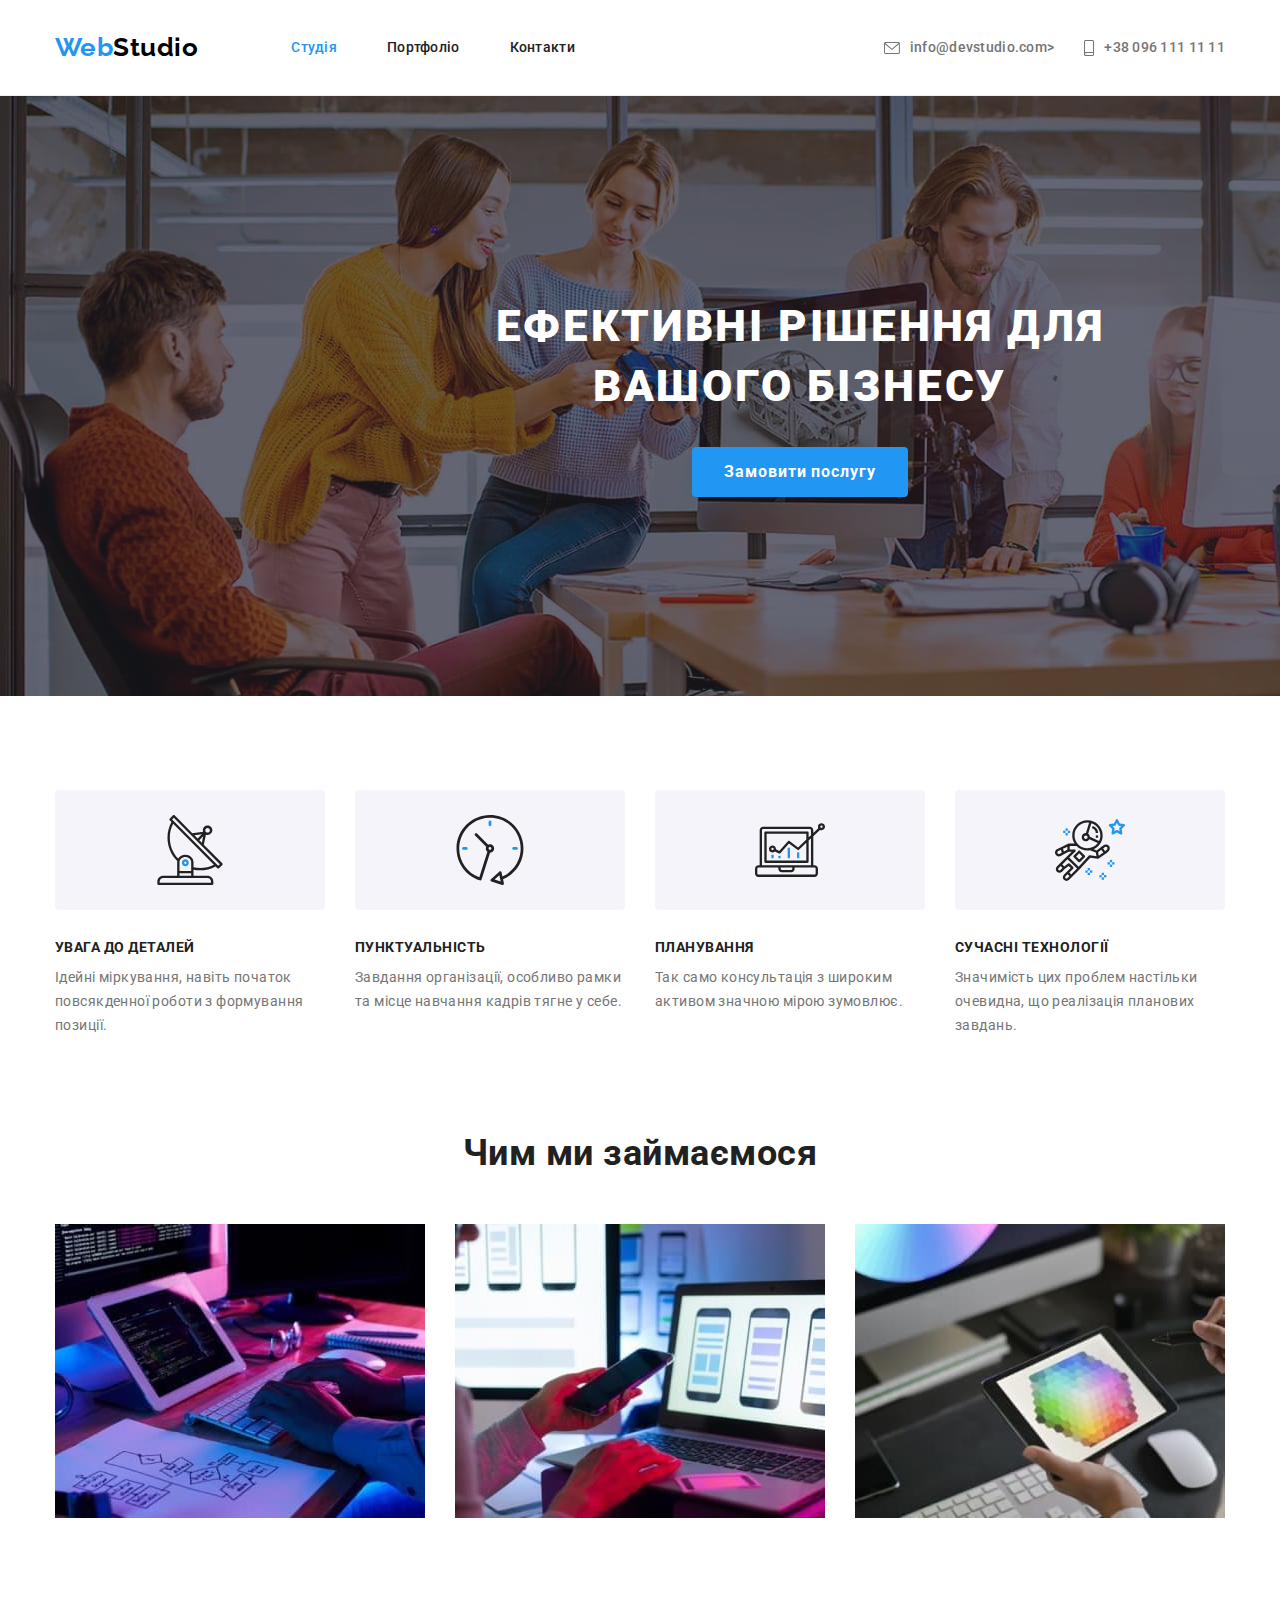
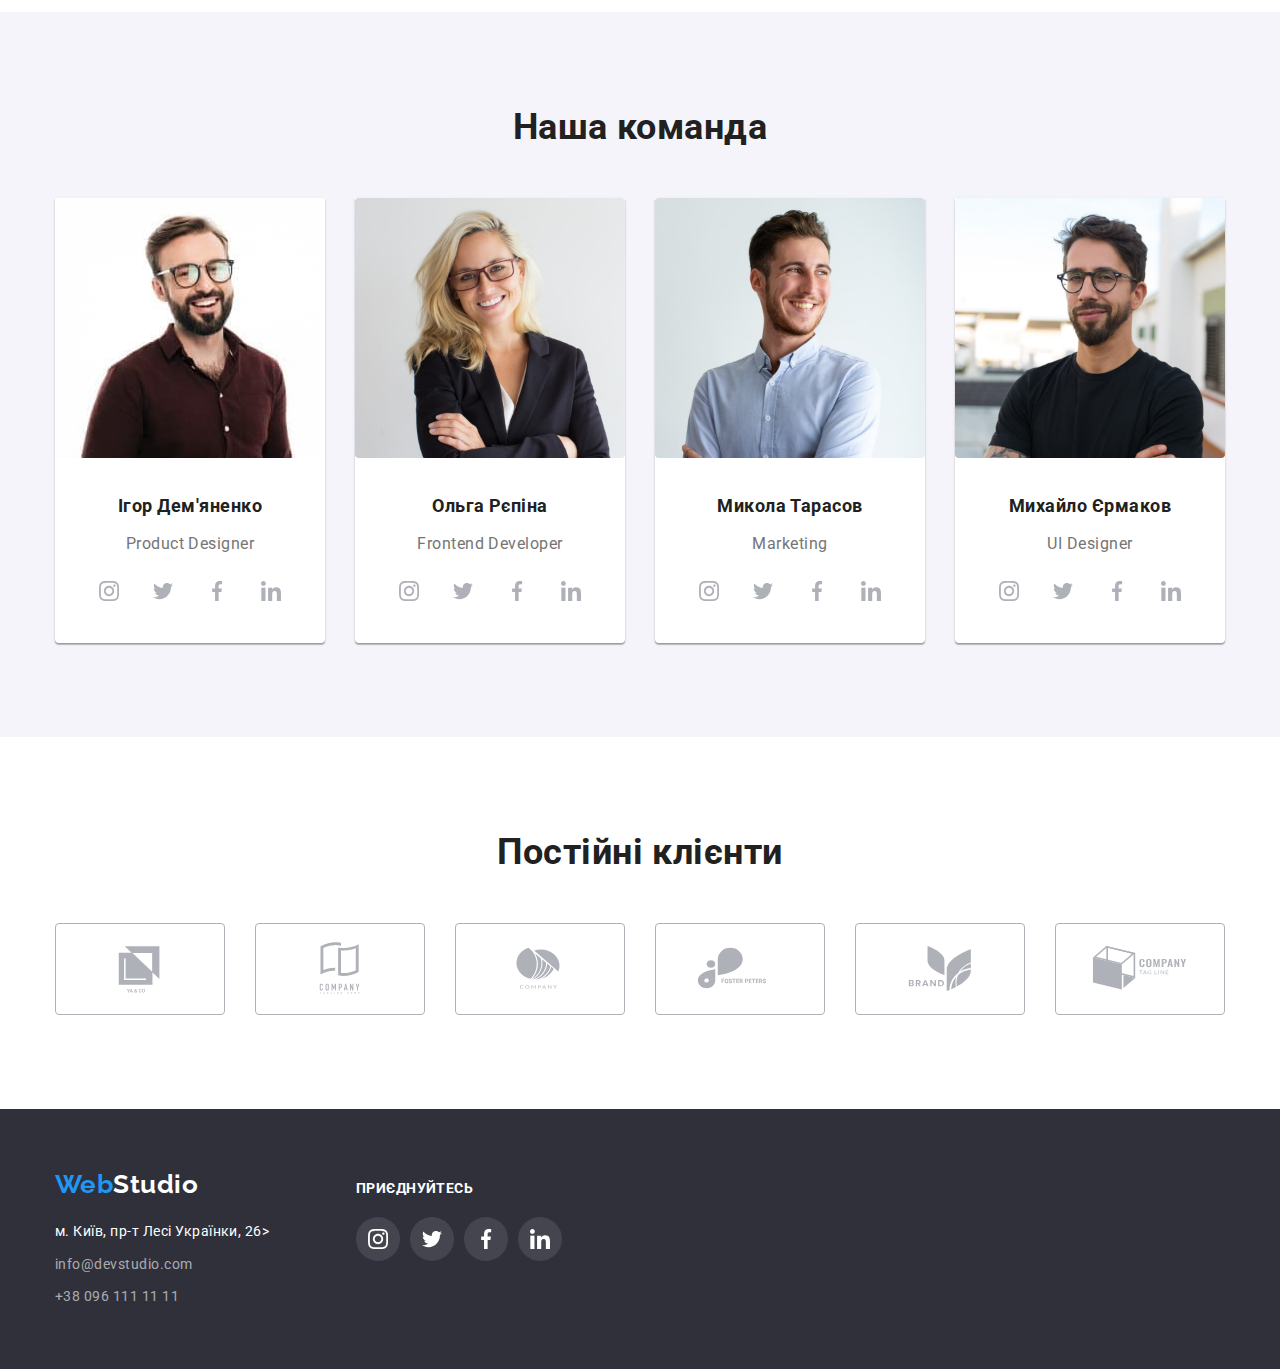
==== index.html @ 770605d6 "Copy" ====
<!DOCTYPE html>
<html lang="uk">
  <head>
    <meta charset="UTF-8" />
    <meta http-equiv="X-UA-Compatible" content="IE=edge" />
    <meta name="viewport" content="width=device-width, initial-scale=1.0" />
    <title>WebStudio</title>
    <link rel="preconnect" href="https://fonts.googleapis.com" />
    <link rel="preconnect" href="https://fonts.gstatic.com" crossorigin />
    <link
      href="https://fonts.googleapis.com/css2?family=Raleway:wght@700&family=Roboto:ital,wght@0,400;0,500;0,700;1,900&display=swap"
      rel="stylesheet"
    />
    <link
      rel="stylesheet"
      href="https://cdn.jsdelivr.net/npm/modern-normalize@1.1.0/modern-normalize.min.css"
    />
    <link rel="stylesheet" href="css/styles.css" />
  </head>
  <body>
    <!--header-->

    <header class="page-header">
      <div class="container page-header-container">
        <!--nav-->

        <nav class="page-navigation">
          <a class="logo link" href="./index.html">
            <span class="logo1">Web</span><span class="logo2">Studio</span></a
          >
          <ul class="menu list">
            <li class="menu-item">
              <a class="menu-link menu-link-active link" href="./index.html"
                >Студія</a
              >
            </li>
            <li class="menu-item">
              <a class="menu-link link" href="./portfolio.html">Портфоліо</a>
            </li>
            <li class="menu-item">
              <a class="menu-link link" href="#contacts">Контакти</a>
            </li>
          </ul>
        </nav>

        <!--contact-->

        <ul class="menu-contact list">
          <li class="menu-item-contact">
            <a class="contact-email link" href="mailto:info@devstudio.com"
              ><svg lang="en" aria-label="envelope icon" class="envelope-icon">
                <use href="./images/sprite.svg#icon-envelope"></use>
              </svg>
              info@devstudio.com>
            </a>
          </li>

          <li class="menu-item-contact">
            <a class="contact-phone-number link" href="tel:+380961111111"
              ><svg
                lang="en"
                aria-label="icon-smartphone icon"
                class="smartphone-icon"
              >
                <use href="./images/sprite.svg#icon-smartphone"></use>
              </svg>
              +38 096 111 11 11
            </a>
          </li>
        </ul>
      </div>
    </header>

    <!--main-->
    <main>
      <!--section title-->

      <section class="section-title title-light">
        <div class="container-title">
          <h1 class="title">Ефективні рішення для вашого бізнесу</h1>
          <button type="button" class="modal-open-btn">Замовити послугу</button>
        </div>
      </section>

      <!--stction text-->

      <section class="section section-text">
        <div class="container">
          <h2 class="text-visually-hidden">Наші переваги</h2>

          <ul class="text list">
            <li class="text-item">
              <div class="group-list-link">
                <svg
                  lang="en"
                  aria-label="antenna icon"
                  class="group-list-icon"
                >
                  <use href="./images/sprite.svg#icon-antenna"></use>
                </svg>
              </div>

              <h3 class="title-text">Увага до деталей</h3>
              <p class="text-text">
                Ідейні міркування, навіть початок повсякденної роботи з
                формування позиції.
              </p>
            </li>

            <li class="text-item">
              <div class="group-list-link">
                <svg lang="en" aria-label="clock icon" class="group-list-icon">
                  <use href="./images/sprite.svg#icon-clock"></use>
                </svg>
              </div>
              <h3 class="title-text">Пунктуальність</h3>
              <p class="text-text">
                Завдання організації, особливо рамки та місце навчання кадрів
                тягне у себе.
              </p>
            </li>

            <li class="text-item">
              <div class="group-list-link">
                <svg
                  lang="en"
                  aria-label="diagram icon"
                  class="group-list-icon"
                >
                  <use href="./images/sprite.svg#icon-diagram"></use>
                </svg>
              </div>
              <h3 class="title-text">Планування</h3>
              <p class="text-text">
                Так само консультація з широким активом значною мірою зумовлює.
              </p>
            </li>

            <li class="text-item">
              <div class="group-list-link">
                <svg
                  lang="en"
                  aria-label="astronaut icon"
                  class="group-list-icon"
                >
                  <use href="./images/sprite.svg#icon-astronaut"></use>
                </svg>
              </div>
              <h3 class="title-text">Сучасні технології</h3>
              <p class="text-text">
                Значимість цих проблем настільки очевидна, що реалізація
                планових завдань.
              </p>
            </li>
          </ul>
        </div>
      </section>

      <!--section images-->

      <section id="images" class="section section-images">
        <div class="container">
          <h2 class="title-images">Чим ми займаємося</h2>
          <ul class="images list">
            <li class="images-item">
              <img
                class="images-img"
                src="./images/img-1.jpg"
                alt="Людина працює за комп'ютером"
                width="370"
                height="294"
              />
            </li>
            <li class="images-item">
              <img
                class="images-img"
                src="./images/img-2.jpg"
                alt="Людина тримає смартфон"
                width="370"
                height="294"
              />
            </li>
            <li class="images-item">
              <img
                class="images-img"
                src="./images/img-3.jpg"
                alt="Людина вибирає колір"
                width="370"
                height="294"
              />
            </li>
          </ul>
        </div>
      </section>

      <!--section photo-->

      <section id="photo" class="section section-photo">
        <div class="container container-photo">
          <h2 class="title-photo">Наша команда</h2>
          <ul class="photo list">
            <li class="photo-item">
              <img
                class="photo-img"
                src="./images/img-4.jpg"
                alt="Ігор Дем'яненко"
                width="270"
                height="260"
              />
              <div class="caption">
                <h3 class="title-name">Ігор Дем'яненко</h3>
                <p class="position" lang="en">Product Designer</p>
                <ul class="social-list list">
                  <li class="social-list-item">
                    <a href="" class="social-list-link">
                      <svg
                        lang="en"
                        aria-label="instagram icon"
                        class="social-list-icon"
                      >
                        <use href="./images/sprite.svg#icon-instagram"></use>
                      </svg>
                    </a>
                  </li>
                  <li class="social-list-item">
                    <a href="" class="social-list-link">
                      <svg
                        lang="en"
                        aria-label="twitter icon"
                        class="social-list-icon"
                      >
                        <use href="./images/sprite.svg#icon-twitter"></use>
                      </svg>
                    </a>
                  </li>
                  <li class="social-list-item">
                    <a href="" class="social-list-link">
                      <svg
                        lang="en"
                        aria-label="facebook icon"
                        class="social-list-icon"
                      >
                        <use href="./images/sprite.svg#icon-facebook"></use>
                      </svg>
                    </a>
                  </li>
                  <li class="social-list-item">
                    <a href="" class="social-list-link">
                      <svg
                        lang="en"
                        aria-label="linkedin icon"
                        class="social-list-icon"
                      >
                        <use href="./images/sprite.svg#icon-linkedin"></use>
                      </svg>
                    </a>
                  </li>
                </ul>
              </div>
            </li>

            <li class="photo-item">
              <img
                class="photo-img"
                src="./images/img-5.jpg"
                alt="Ольга Репіна"
                width="270"
                height="260"
              />
              <div class="caption">
                <h3 class="title-name">Ольга Рєпіна</h3>
                <p class="position" lang="en">Frontend Developer</p>
                <ul class="social-list list">
                  <li class="social-list-item">
                    <a href="" class="social-list-link">
                      <svg
                        lang="en"
                        aria-label="instagram icon"
                        class="social-list-icon"
                      >
                        <use href="./images/sprite.svg#icon-instagram"></use>
                      </svg>
                    </a>
                  </li>
                  <li class="social-list-item">
                    <a href="" class="social-list-link">
                      <svg
                        lang="en"
                        aria-label="twitter icon"
                        class="social-list-icon"
                      >
                        <use href="./images/sprite.svg#icon-twitter"></use>
                      </svg>
                    </a>
                  </li>
                  <li class="social-list-item">
                    <a href="" class="social-list-link">
                      <svg
                        lang="en"
                        aria-label="facebook icon"
                        class="social-list-icon"
                      >
                        <use href="./images/sprite.svg#icon-facebook"></use>
                      </svg>
                    </a>
                  </li>
                  <li class="social-list-item">
                    <a href="" class="social-list-link">
                      <svg
                        lang="en"
                        aria-label="linkedin icon"
                        class="social-list-icon"
                      >
                        <use href="./images/sprite.svg#icon-linkedin"></use>
                      </svg>
                    </a>
                  </li>
                </ul>
              </div>
            </li>
            <li class="photo-item">
              <img
                class="photo-img"
                src="./images/img-6.jpg"
                alt="Микола Тарасов"
                width="270"
                height="260"
              />
              <div class="caption">
                <h3 class="title-name">Микола Тарасов</h3>
                <p class="position" lang="en">Marketing</p>
                <ul class="social-list list">
                  <li class="social-list-item">
                    <a href="" class="social-list-link">
                      <svg
                        lang="en"
                        aria-label="instagram icon"
                        class="social-list-icon"
                      >
                        <use href="./images/sprite.svg#icon-instagram"></use>
                      </svg>
                    </a>
                  </li>
                  <li class="social-list-item">
                    <a href="" class="social-list-link">
                      <svg
                        lang="en"
                        aria-label="twitter icon"
                        class="social-list-icon"
                      >
                        <use href="./images/sprite.svg#icon-twitter"></use>
                      </svg>
                    </a>
                  </li>
                  <li class="social-list-item">
                    <a href="" class="social-list-link">
                      <svg
                        lang="en"
                        aria-label="facebook icon"
                        class="social-list-icon"
                      >
                        <use href="./images/sprite.svg#icon-facebook"></use>
                      </svg>
                    </a>
                  </li>
                  <li class="social-list-item">
                    <a href="" class="social-list-link">
                      <svg
                        lang="en"
                        aria-label="linkedin icon"
                        class="social-list-icon"
                      >
                        <use href="./images/sprite.svg#icon-linkedin"></use>
                      </svg>
                    </a>
                  </li>
                </ul>
              </div>
            </li>
            <li class="photo-item">
              <img
                class="photo-img"
                src="./images/img-7.jpg"
                alt="Михайло Єрмаков"
                width="270"
                height="260"
              />
              <div class="caption">
                <h3 class="title-name">Михайло Єрмаков</h3>
                <p class="position" lang="en">UI Designer</p>
                <ul class="social-list list">
                  <li class="social-list-item">
                    <a href="" class="social-list-link">
                      <svg
                        lang="en"
                        aria-label="instagram icon"
                        class="social-list-icon"
                      >
                        <use href="./images/sprite.svg#icon-instagram"></use>
                      </svg>
                    </a>
                  </li>
                  <li class="social-list-item">
                    <a href="" class="social-list-link">
                      <svg
                        lang="en"
                        aria-label="twitter icon"
                        class="social-list-icon"
                      >
                        <use href="./images/sprite.svg#icon-twitter"></use>
                      </svg>
                    </a>
                  </li>
                  <li class="social-list-item">
                    <a href="" class="social-list-link">
                      <svg
                        lang="en"
                        aria-label="facebook icon"
                        class="social-list-icon"
                      >
                        <use href="./images/sprite.svg#icon-facebook"></use>
                      </svg>
                    </a>
                  </li>
                  <li class="social-list-item">
                    <a href="" class="social-list-link">
                      <svg
                        lang="en"
                        aria-label="linkedin icon"
                        class="social-list-icon"
                      >
                        <use href="./images/sprite.svg#icon-linkedin"></use>
                      </svg>
                    </a>
                  </li>
                </ul>
              </div>
            </li>
          </ul>
        </div>
      </section>

      <!--section client-->

      <section class="section section-client">
        <div class="container container-client">
          <h2 class="title-client">Постійні клієнти</h2>
          <ul class="client-list list">
            <li class="client-list-item">
              <a href="" class="client-list-link">
                <svg lang="en" aria-label="logo1 icon" class="client-list-icon">
                  <use href="./images/sprite.svg#icon-logo1"></use>
                </svg>
              </a>
            </li>
            <li class="client-list-item">
              <a href="" class="client-list-link">
                <svg lang="en" aria-label="logo2 icon" class="client-list-icon">
                  <use href="./images/sprite.svg#icon-logo2"></use>
                </svg>
              </a>
            </li>
            <li class="client-list-item">
              <a href="" class="client-list-link">
                <svg lang="en" aria-label="logo3 icon" class="client-list-icon">
                  <use href="./images/sprite.svg#icon-logo3"></use>
                </svg>
              </a>
            </li>
            <li class="client-list-item">
              <a href="" class="client-list-link">
                <svg lang="en" aria-label="logo4 icon" class="client-list-icon">
                  <use href="./images/sprite.svg#icon-logo4"></use>
                </svg>
              </a>
            </li>
            <li class="client-list-item">
              <a href="" class="client-list-link">
                <svg lang="en" aria-label="logo5 icon" class="client-list-icon">
                  <use href="./images/sprite.svg#icon-logo5"></use>
                </svg>
              </a>
            </li>
            <li class="client-list-item">
              <a href="" class="client-list-link">
                <svg lang="en" aria-label="logo6 icon" class="client-list-icon">
                  <use href="./images/sprite.svg#icon-logo6"></use>
                </svg>
              </a>
            </li>
          </ul>
        </div>
      </section>
    </main>

    <!--footer-->

    <footer id="contacts" class="page-footer">
      <div class="container container-footer">
        <div class="footer">
          <a class="logo-footer link" href="./index.html"
            ><span class="logo3">Web</span><span class="logo4">Studio</span></a
          >
          <ul class="footer list">
            <li class="footer-item">
              <a
                class="maps link"
                href="https://goo.gl/maps/CPtrU1FHBa2aNyZL9"
                target="_blank"
                rel="noopener noreferrer nofollow"
                >м. Київ, пр-т Лесі Українки, 26></a
              >
            </li>
            <li class="footer-item">
              <a class="contact-email1 link" href="mailto:info@devstudio.com"
                >info@devstudio.com</a
              >
            </li>
            <li class="footer-item">
              <a class="contact-phone-number1 link" href="tel:+380961111111"
                >+38 096 111 11 11</a
              >
            </li>
          </ul>
        </div>
        <div class="container-social">
          <p class="title-social">Приєднуйтесь</p>
          <ul class="social-list1 list">
            <li class="social-list-item1">
              <a href="" class="social-list-link1">
                <svg
                  lang="en"
                  aria-label="instagram icon"
                  class="social-list-icon1"
                >
                  <use href="./images/sprite.svg#icon-instagram"></use>
                </svg>
              </a>
            </li>
            <li class="social-list-item1">
              <a href="" class="social-list-link1">
                <svg
                  lang="en"
                  aria-label="twitter icon"
                  class="social-list-icon1"
                >
                  <use href="./images/sprite.svg#icon-twitter"></use>
                </svg>
              </a>
            </li>
            <li class="social-list-item1">
              <a href="" class="social-list-link1">
                <svg
                  lang="en"
                  aria-label="facebook icon"
                  class="social-list-icon1"
                >
                  <use href="./images/sprite.svg#icon-facebook"></use>
                </svg>
              </a>
            </li>
            <li class="social-list-item1">
              <a href="" class="social-list-link1">
                <svg
                  lang="en"
                  aria-label="linkedin icon"
                  class="social-list-icon1"
                >
                  <use href="./images/sprite.svg#icon-linkedin"></use>
                </svg>
              </a>
            </li>
          </ul>
        </div>
      </div>
    </footer>
  </body>
</html>
---- css/styles.css ----
:root {
  --primary-font: "Roboto", sans-serif;
  --primary-text-color-dark: #212121;
  --secondary-text-color-dark: #757575;
  --tertiary-text-color-dark: #000000;
  --primary-text-color-light: #ffffff;
  --section-color-dark: #2f303a;
  --section-color-light1: #f5f5f5;
  --section-color-light2: #f5f4fa;
  --section-color-light3: #eeeeee;
  --line-color-light4: #ececec;
  --aczent-font: #2196f3;
  --aczent-font-active: #188ce8;
  --transition-dur-and-func: 250ms linear;
}

h1,
h2,
h3,
p {
  margin-top: 0;
  margin-bottom: 0;
}

ol,
ul {
  margin-top: 0;
  margin-bottom: 0;
  padding-left: 0;
}

.link {
  text-decoration: none;
}

.list {
  list-style: none;
}

img {
  display: block;
}

button {
  cursor: pointer;
}

body {
  font-family: var(--primary-font);
  letter-spacing: 0.03em;
}

.container {
  width: 1200px;
  margin-left: auto;
  margin-right: auto;
  padding-left: 15px;
  padding-right: 15px;
}


/*==========header==========*/

.page-header {
  color: var(--primary-text-color-light);
  border-bottom: 1px solid var(--line-color-light4);
  padding-top: 32px;
  padding-bottom: 32px;
  margin-left: auto;
  margin-right: auto;
 
}

.page-header-container {
  display: flex;
  align-items: center;
}

.page-navigation {
  display: flex;
  align-items: center;
}

.logo {
  margin-right: 93px;
}

.menu {
  display: flex;
  column-gap: 50px;
}

.menu-contact {
  display: flex;
  margin-left: auto;
}

.logo1 {
  font-family: "Raleway", sans-serif;
  font-weight: 700;
  font-style: normal;
  font-size: 26px;
  line-height: 1.2;
  color: var(--aczent-font);
}

.logo2 {
  font-family: "Raleway", sans-serif;
  font-weight: 700;
  font-style: normal;
  font-size: 26px;
  line-height: 1.2;
  color: var(--tertiary-text-color-dark);
}

.menu-link {
  font-weight: 500;
  font-style: normal;
  font-size: 14px;
  line-height: 1.14;
  letter-spacing: 0.02em;
  color: var(--primary-text-color-dark);
  transition: color var(--transition-dur-and-func);
}

.menu-link-active {
  color: var(--aczent-font);
}

.menu-link:hover,
.menu-link:focus {
  color: var(--aczent-font);
}



.envelope-icon {
  width: 16px;
  height: 12px;
  margin-right: 10px;
  
}

.contact-email {
  font-weight: 500;
  font-style: normal;
  font-size: 14px;
  line-height: 1.14;
  letter-spacing: 0.02em;
  color: var(--secondary-text-color-dark);
  fill: currentColor;
  margin-right: 30px;
  display: flex;
  align-items: center;
  transition: color var(--transition-dur-and-func);
}

.contact-email:hover,
.contact-email:focus {
  color: var(--aczent-font);
}

.smartphone-icon {
  width: 10px;
  height: 16px;
  margin-right: 10px;
  
}

.contact-phone-number {
  font-weight: 500;
  font-style: normal;
  font-size: 14px;
  line-height: 1.14;
  letter-spacing: 0.02em;
  color: var(--secondary-text-color-dark);
  fill: currentColor;
  display: flex;
  align-items: center;
  transition: color var(--transition-dur-and-func);
}

.contact-phone-number:hover,
.contact-phone-number:focus {
  color: var(--aczent-font);
}

/*==========/header==========*/

/*==========main==========*/

.section-title {
  width: 1600px;
  height: 600px;
  padding-top: 200px;
  padding-bottom: 200px;
  background-color: var(--section-color-dark);
  background-image: linear-gradient(rgba(47, 48, 58, 0.4), rgba(47, 48, 58, 0.4)), url("../images/img-bg.jpg");
  background-size: cover;
  margin-left: auto;
  margin-right: auto;
  
}

.container-title {
  width: 696px;
  height: 120px;
  margin-left: auto;
  margin-right: auto;
}

.title {
  font-weight: 900;
  font-style: normal;
  font-size: 44px;
  line-height: 1.37;
  text-align: center;
  letter-spacing: 0.06em;
  text-transform: uppercase;
  color: var(--primary-text-color-light);
  margin-bottom: 30px;
}

.modal-open-btn {
  font-weight: 700;
  font-style: normal;
  font-size: 16px;
  line-height: 1.9;
  display: flex;
  align-items: center;
  text-align: center;
  justify-content: center;
  letter-spacing: 0.06em;
  width: 216px;
  height: 50px;
  color: var(--primary-text-color-light);
  background-color: var(--aczent-font);
  border-radius: 4px;
  border: none;
  margin-left: auto;
  margin-right: auto;
  transition: color var(--transition-dur-and-func), background-color var(--transition-dur-and-func);
}

.modal-open-btn:hover,
.modal-open-btn:focus {
  background-color: var(--aczent-font-active);
  box-shadow: 0px 4px 4px rgba(0, 0, 0, 0.15);
}

.section {
  padding-top: 94px;
  padding-bottom: 94px;
}

.section-images {
  padding-top: 0px;
  padding-bottom: 94px;
}

.text {
  display: flex;
  flex-wrap: wrap;
  gap: 30px;
}

.text-visually-hidden {
  position: absolute;
  white-space: nowrap;
  width: 1px;
  height: 1px;
  overflow: hidden;
  border: 0;
  padding: 0;
  clip: rect(0 0 0 0);
  clip-path: inset(50%);
  margin: -1px;
}

.group-list-link {
  display: flex;
  align-items: center;
  justify-content: center;
  width: 270px;
  height: 120px;
  border-radius: 4px;
  background-color: var(--section-color-light2);
  margin-bottom: 30px;
}

.group-list-icon {
  width: 70px;
  height: 70px;
}

.text-item {
  flex-basis: calc((100% - 90px) / 4);
  display: block;
}

.title-text {
  font-weight: 700;
  font-style: normal;
  font-size: 14px;
  line-height: 1.14;
  text-transform: uppercase;
  color: var(--primary-text-color-dark);
  margin-bottom: 10px;
}

.text-text {
  font-weight: 400;
  font-style: normal;
  font-size: 14px;
  line-height: 1.7;
  letter-spacing: 0.03em;
  color: var(--secondary-text-color-dark);
}

.photo,
.images {
  display: flex;
  flex-wrap: wrap;
  gap: 30px;
}

.caption {
  padding: 30px;
}

.title-images,
.title-photo {
  font-weight: 700;
  font-style: normal;
  font-size: 36px;
  line-height: 1.17;
  text-align: center;
  color: var(--primary-text-color-dark);
  margin-bottom: 50px;
}
.photo-img {
  border-radius: 4px;
}

.title-name {
  font-weight: 700;
  font-style: normal;
  font-size: 18px;
  line-height: 2;
  text-align: center;
  color: var(--primary-text-color-dark);
  margin-bottom: 10px;
}

.position {
  font-weight: 400;
  font-style: normal;
  font-size: 16px;
  line-height: 1.19;
  text-align: center;
  color: var(--secondary-text-color-dark);
  margin-bottom: 16px;
}

.section-photo {
  background-color: var(--section-color-light2);
}

.photo-item {
  background-color: var(--primary-text-color-light);
  box-shadow: 0px 1px 3px rgba(0, 0, 0, 0.12), 0px 1px 1px rgba(0, 0, 0, 0.14),
    0px 2px 1px rgba(0, 0, 0, 0.2);
  border-radius: 0px 0px 4px 4px;
}

.social-list {
  display: flex;
  justify-content: center;
  column-gap: 10px;
}

.social-list-link {
  display: flex;
  align-items: center;
  justify-content: center;
  width: 44px;
  height: 44px;
  border-radius: 50%;
  background-color: var(--primary-text-color-light);
  fill: #AFB1B8;
}

.social-list-link:hover,
.social-list-link:focus {
  background-color: var(--aczent-font);
}

.social-list-link:hover .social-list-icon,
.social-list-link:focus .social-list-icon {
  fill: var(--primary-text-color-light);
}

.social-list-icon {
  width: 20px;
  height: 20px;
 
}

.section-client {
  background: var(--primary-text-color-light);
}

.title-client {
  font-weight: 700;
  font-style: normal;
  font-size: 36px;
  line-height: 1.17;
  text-align: center;
  color: var(--primary-text-color-dark);
  margin-bottom: 50px;
}

.client-list {
  display: flex;
  justify-content: center;
  column-gap: 30px;
}

.client-list-link {
  display: flex;
  align-items: center;
  justify-content: center;
  width: 170px;
  height: 92px;
  border: 1px solid #AFB1B8;
  border-radius: 4px;
  background-color: var(--primary-text-color-light);
  fill: #AFB1B8;
}

.client-list-link:hover,
.client-list-link:focus {
  border: 1px solid var(--aczent-font);
  border-radius: 4px;
  
}

.client-list-link:hover .client-list-icon,
.client-list-link:focus .client-list-icon {
  fill: var(--aczent-font);
}

.client-list-icon {
  width: 106px;
  height: 60px;
}

/*==========main==========*/

/*==========footer==========*/
.page-footer {
  background: var(--section-color-dark);
  padding-top: 60px;
  padding-bottom: 60px;
}

.logo-footer {
  display: inline-block;
  margin-bottom: 20px;
}

.logo3 {
  font-family: "Raleway", sans-serif;
  font-weight: 700;
  font-style: normal;
  font-size: 26px;
  line-height: 1.19;
  color: var(--aczent-font);
}

.logo4 {
  font-family: "Raleway", sans-serif;
  font-weight: 700;
  font-style: normal;
  font-size: 26px;
  line-height: 1.19;
  color: var(--primary-text-color-light);
}

.footer-item:not(:nth-child(3)) {
  margin-bottom: 9px;
}

.maps {
  font-weight: 400;
  font-style: normal;
  font-size: 14px;
  line-height: 1.7;
  width: 231px;
  height: 21px;
  color: var(--primary-text-color-light);
}

.contact-email1 {
  font-weight: 400;
  font-style: normal;
  font-size: 14px;
  line-height: 1.7;
  width: 231px;
  height: 21px;
  color: rgba(255, 255, 255, 0.6);
  transition: color var(--transition-dur-and-func);
}

.contact-phone-number1 {
  font-weight: 400;
  font-style: normal;
  font-size: 14px;
  line-height: 1.7;
  width: 231px;
  height: 21px;
  color: rgba(255, 255, 255, 0.6);
  transition: color var(--transition-dur-and-func);
}

.contact-phone-number1:hover,
.contact-phone-number1:focus {
  color: var(--aczent-font);
}

.contact-email1:hover,
.contact-email1:focus {
  color: var(--aczent-font);
}

.title-social {
  font-style: normal;
  font-weight: 700;
  font-size: 14px;
  line-height: 1.14;
  letter-spacing: 0.03em;
  text-transform: uppercase;
  color: var(--primary-text-color-light);
  margin-bottom: 20px;
}

.social-list1 {
  display: flex;
  align-items: baseline;
  column-gap: 10px;
 
}


.social-list-link1 {
  display: flex;
  align-items: center;
  justify-content: center;
  width: 44px;
  height: 44px;
  border-radius: 50%;
  background: rgba(255, 255, 255, 0.1);
  
}

.social-list-link1:hover,
.social-list-link1:focus {
  background-color: var(--aczent-font);
}

.social-list-link1:hover .social-list-icon1,
.social-list-link1:focus .social-list-icon1 {
  fill: var(--primary-text-color-light);
}

.social-list-icon1 {
  width: 20px;
  height: 20px;
  fill: var(--primary-text-color-light);
}

.container-footer {
  display: flex;
  align-items: baseline;
  column-gap: 70px;
}
.footer {
  width: 231px;
}

/*==========/footer==========*/

/*==========main-portfolio==========*/

.section-portfolio {
  padding-top: 94px;
  padding-bottom: 94px;
  width: 1600px;
  margin-left: auto;
  margin-right: auto;
}

.text-visually-hidden {
  position: absolute;
  white-space: nowrap;
  width: 1px;
  height: 1px;
  overflow: hidden;
  border: 0;
  padding: 0;
  clip: rect(0 0 0 0);
  clip-path: inset(50%);
  margin: -1px;
}

.modal-open-btn-portfolio {
  font-weight: 500;
  font-style: normal;
  font-size: 16px;
  line-height: 1.6;
  text-align: center;
  border: none;
  border-radius: 4px;
  color: var(--primary-text-color-dark);
  background-color: var(--section-color-light2);
  padding: 6px 22px;
  transition: color var(--transition-dur-and-func), background-color var(--transition-dur-and-func);
}

.bunton-container {
  display: flex;
  align-items: center;
  justify-content: center;
  gap: 8px;
  margin-bottom: 50px;
}

.modal-open-btn-portfolio:hover,
.modal-open-btn-portfolio:focus {
  background: var(--aczent-font);
  box-shadow: 0px 3px 1px rgba(0, 0, 0, 0.1), 
  0px 1px 2px rgba(0, 0, 0, 0.08),
  0px 2px 2px rgba(0, 0, 0, 0.12);
}

.modal-open-btn-portfolio:hover,
.modal-open-btn-portfolio:focus {
  color: var(--primary-text-color-light);
}

.modal-open-btn-portfolio-1:hover,
.modal-open-btn-portfolio:focus {
  background: var(--aczent-font);
}

.modal-open-btn-portfolio-1:hover,
.modal-open-btn-portfolio:focus {
  color: var(--primary-text-color-light);
}

.title-portfolio {
  
  font-weight: 700;
  font-style: normal;
  font-size: 18px;
  line-height: 2.0;
  letter-spacing: 0.06em;
  color: var(--primary-text-color-dark);
  margin-bottom: 4px;
}

.text-portfolio {
  font-weight: 400;
  font-style: normal;
  font-size: 16px;
  line-height: 1.9;
  color: var(--secondary-text-color-dark);
}

.images-portfolio {
  display: flex;
  align-items: center;
  flex-wrap: wrap;
  gap: 30px;
  
}

.images-img-wrapper {
  position: relative;
  overflow: hidden;
}

.overlay {
  position: absolute;
  top: 0;
  left: 0;
  width: 100%;
  height: 100%;
  font-style: normal;
  font-weight: 400;
  font-size: 18px;
  line-height: 1.55;
  color: var(--primary-text-color-light);
  background: rgba(33, 150, 243, 0.9);
  overflow: auto;
  transform: translateY(100%);
  transition: transform 250ms linear;
  padding: 63px 24px;

}

.images-link:hover .overlay,
.images-link:focus .overlay {
  transform: translate(0%);
}

.images-portfolio-item {
  flex-basis: calc((100% - 60px) / 9);
  display: block;
  width: 370px;
  height: 404px;
}

.description {
  border-left: 1px solid var(--section-color-light3);
  border-right: 1px solid var(--section-color-light3);
  border-bottom: 1px solid var(--section-color-light3);
  background-color: var(--primary-text-color-light);
  padding: 20px 24px;
}

.images-link:hover,
.images-link:focus {
  display: block;
  box-shadow: 0px 1px 1px rgba(0, 0, 0, 0.12),
  0px 4px 4px rgba(0, 0, 0, 0.06),
  1px 4px 6px rgba(0, 0, 0, 0.16);
}



/*==========/main-portfolio==========*/
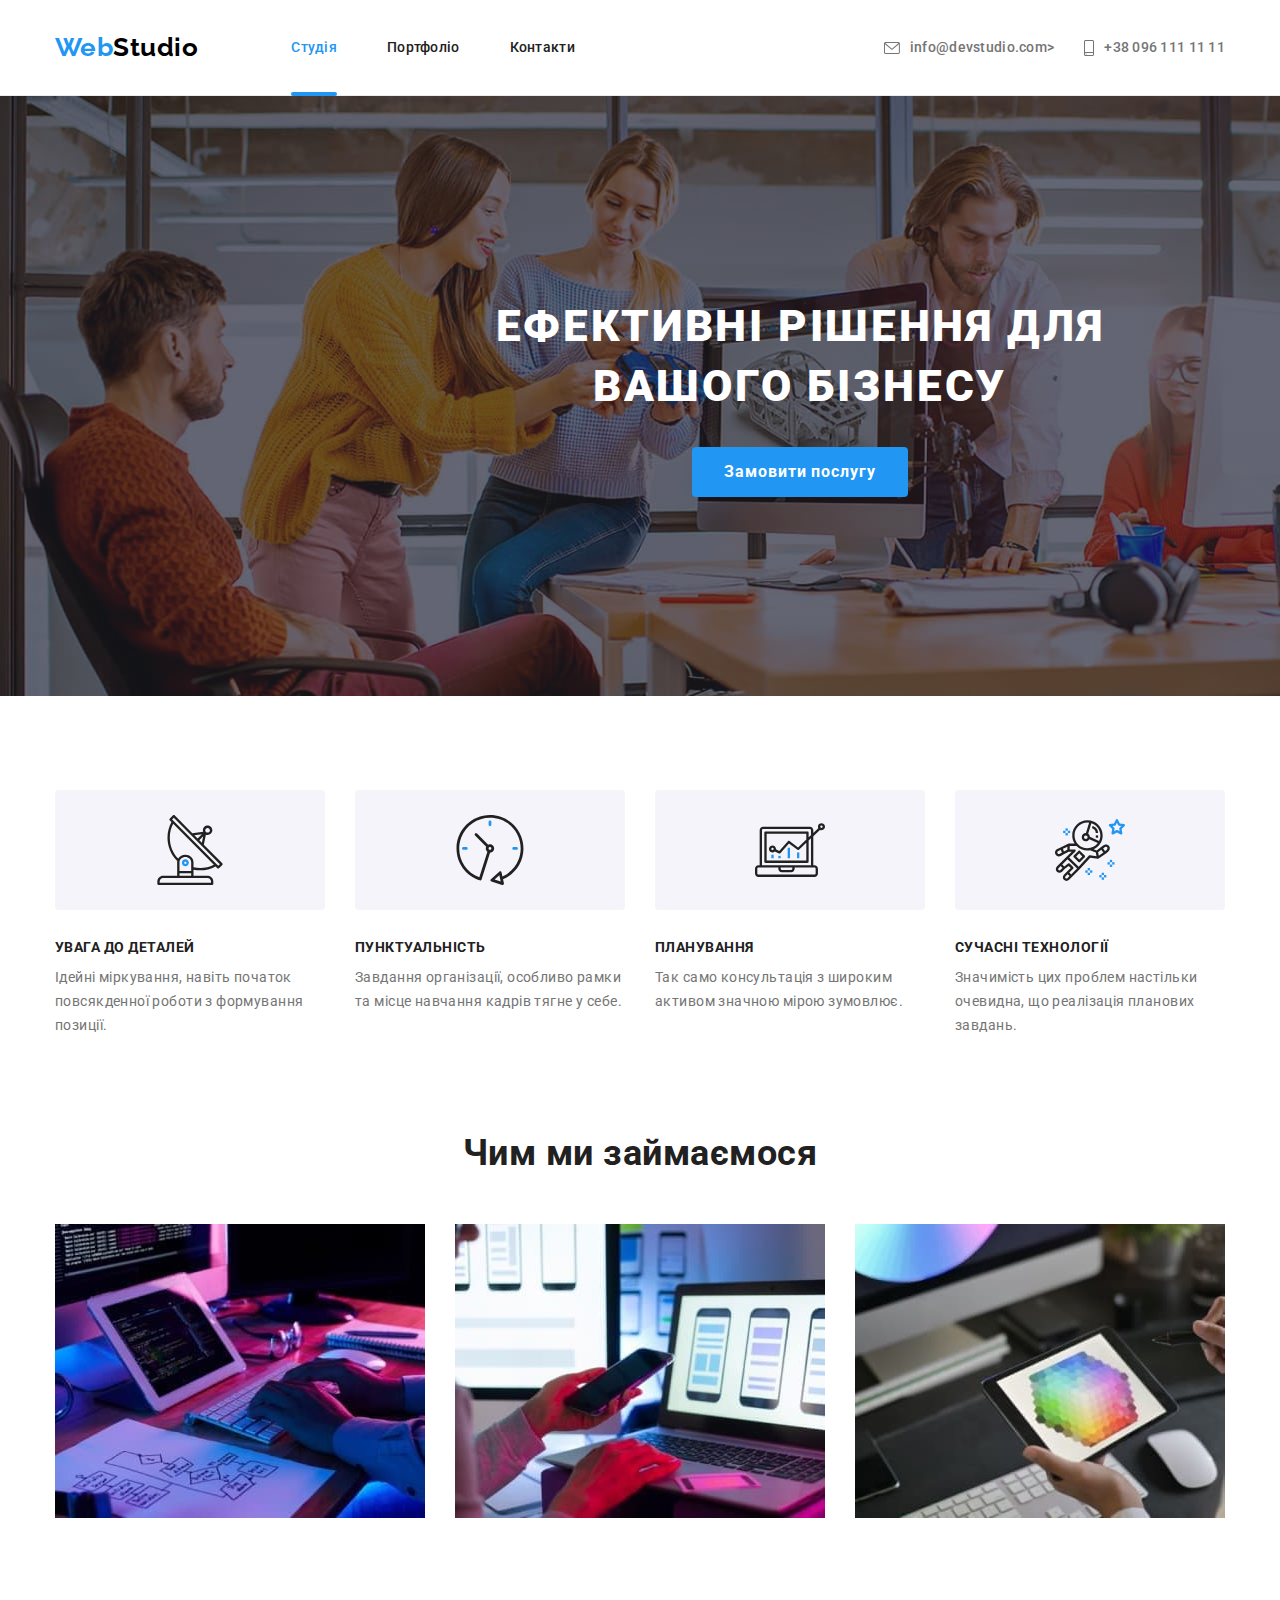
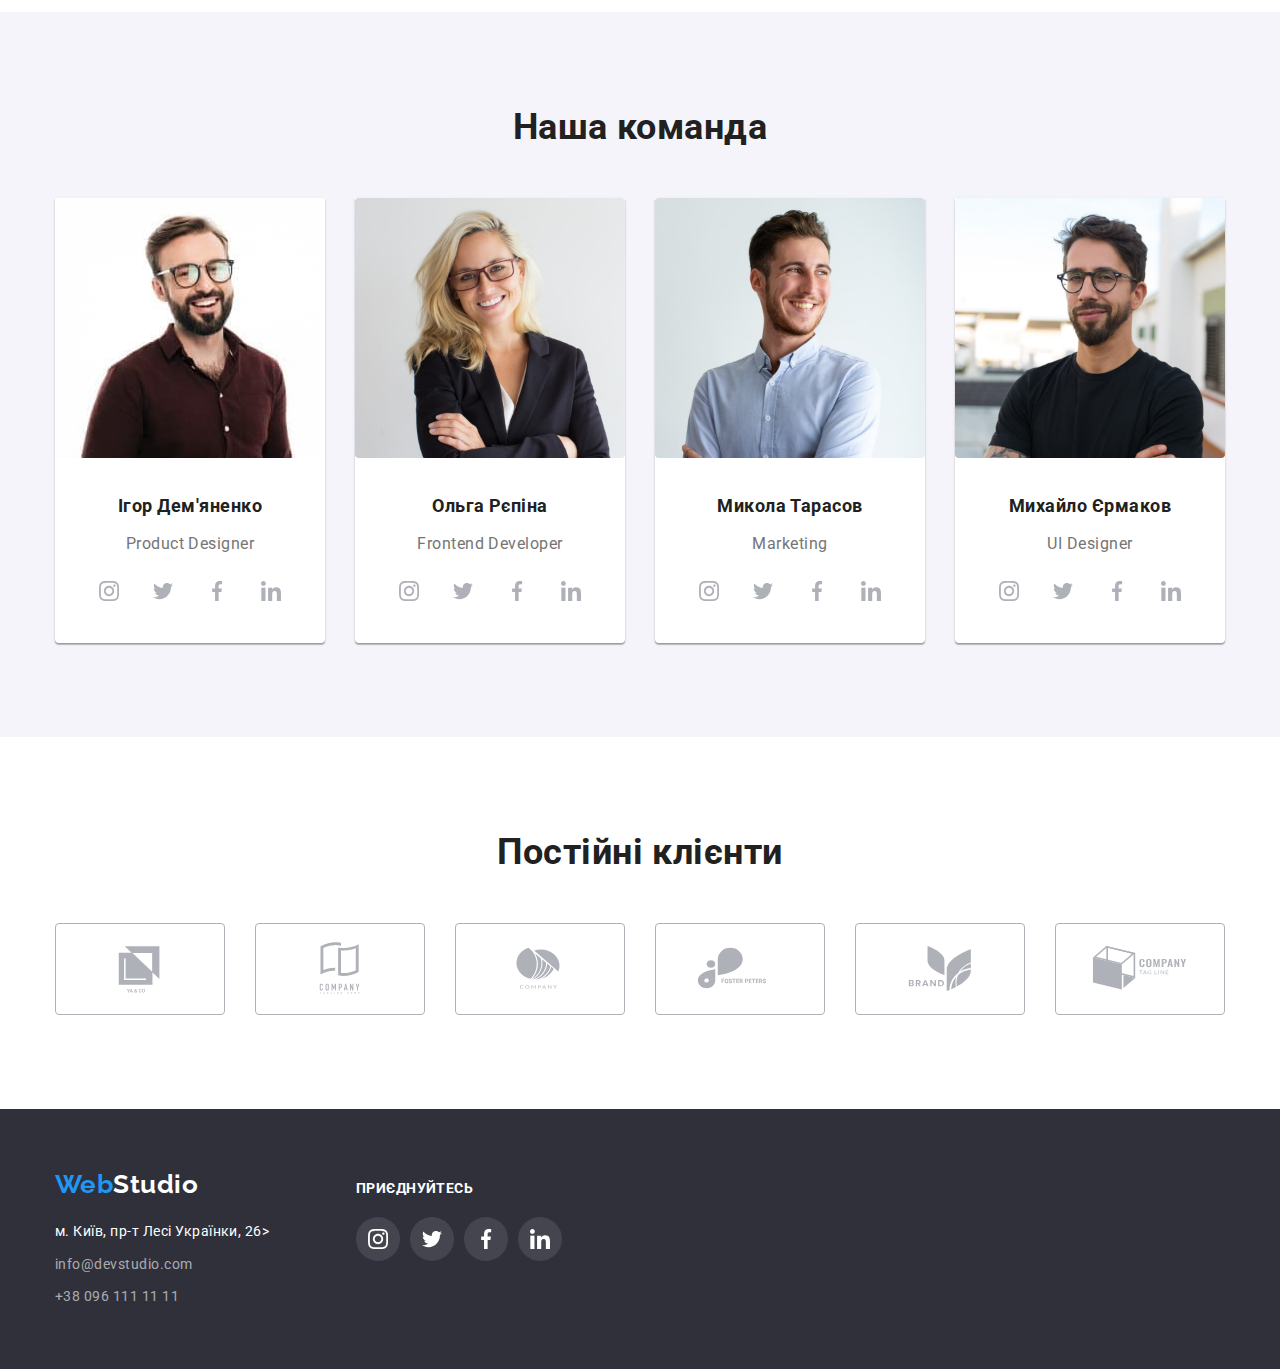
==== commit 12778873: "Correct" ====
--- a/index.html
+++ b/index.html
@@ -31,7 +31,7 @@
           <ul class="menu list">
             <li class="menu-item">
               <a class="menu-link menu-link-active link" href="./index.html"
-                >Студія</a
+                ><span class="current-link">Студія</span></a
               >
             </li>
             <li class="menu-item">
@@ -78,7 +78,9 @@
       <section class="section-title title-light">
         <div class="container-title">
           <h1 class="title">Ефективні рішення для вашого бізнесу</h1>
-          <button type="button" class="modal-open-btn">Замовити послугу</button>
+          <button type="button" class="modal-open-btn" data-modal-open>
+            Замовити послугу
+          </button>
         </div>
       </section>
 
@@ -574,5 +576,15 @@
         </div>
       </div>
     </footer>
+    <div class="backdrop is-hidden" data-modal>
+      <div class="modal">
+        <button type="button" class="modal-close-btn" data-modal-close>
+          <svg class="modal-close-icon" width="18" height="18">
+            <use href="./images/sprite.svg#icon-close"></use>
+          </svg>
+        </button>
+      </div>
+    </div>
+    <script src="./js/modal.js"></script>
   </body>
 </html>
--- a/css/styles.css
+++ b/css/styles.css
@@ -11,7 +11,7 @@
   --line-color-light4: #ececec;
   --aczent-font: #2196f3;
   --aczent-font-active: #188ce8;
-  --transition-dur-and-func: 250ms linear;
+  --transition-dur-and-func: 250ms cubic-bezier(0.4, 0, 0.2, 1) linear;
 }
 
 h1,
@@ -123,16 +123,40 @@
   transition: color var(--transition-dur-and-func);
 }
 
-.menu-link-active {
-  color: var(--aczent-font);
-}
-
 .menu-link:hover,
 .menu-link:focus {
   color: var(--aczent-font);
 }
 
-
+.menu-link-active {
+  position: relative;
+  color: var(--aczent-font);
+}
+
+.menu-link-active .current-link::after {
+  position: absolute;
+  display: block;
+  content: "";
+  left: 0;
+  top: 53px;
+  width: 100%;
+  height: 4px;
+  background: #2196F3;
+  border-radius: 2px;
+
+}
+
+ .menu-link-active .current-link-prtf::after {
+  position: absolute;
+  display: block;
+  content: "";
+  left: 0;
+  top: 53px;
+  width: 100%;
+  height: 4px;
+  background: #2196F3;
+  border-radius: 2px;
+}
 
 .envelope-icon {
   width: 16px;
@@ -239,7 +263,8 @@
   border: none;
   margin-left: auto;
   margin-right: auto;
-  transition: color var(--transition-dur-and-func), background-color var(--transition-dur-and-func);
+  cursor: pointer;
+  transition: background-color var(--transition-dur-and-func), box-shadow var(--transition-dur-and-func);
 }
 
 .modal-open-btn:hover,
@@ -388,6 +413,7 @@
   border-radius: 50%;
   background-color: var(--primary-text-color-light);
   fill: #AFB1B8;
+  transition: background-color var(--transition-dur-and-func);
 }
 
 .social-list-link:hover,
@@ -403,6 +429,7 @@
 .social-list-icon {
   width: 20px;
   height: 20px;
+  transition: fill var(--transition-dur-and-func);
  
 }
 
@@ -436,6 +463,7 @@
   border-radius: 4px;
   background-color: var(--primary-text-color-light);
   fill: #AFB1B8;
+  transition: border var(--transition-dur-and-func);
 }
 
 .client-list-link:hover,
@@ -453,6 +481,7 @@
 .client-list-icon {
   width: 106px;
   height: 60px;
+  transition: fill var(--transition-dur-and-func);
 }
 
 /*==========main==========*/
@@ -523,13 +552,13 @@
   transition: color var(--transition-dur-and-func);
 }
 
+.contact-email1:hover,
+.contact-email1:focus {
+  color: var(--aczent-font);
+}
+
 .contact-phone-number1:hover,
 .contact-phone-number1:focus {
-  color: var(--aczent-font);
-}
-
-.contact-email1:hover,
-.contact-email1:focus {
   color: var(--aczent-font);
 }
 
@@ -560,6 +589,7 @@
   height: 44px;
   border-radius: 50%;
   background: rgba(255, 255, 255, 0.1);
+  transition: background-color var(--transition-dur-and-func);
   
 }
 
@@ -577,6 +607,7 @@
   width: 20px;
   height: 20px;
   fill: var(--primary-text-color-light);
+  transition: fill var(--transition-dur-and-func);
 }
 
 .container-footer {
@@ -613,6 +644,14 @@
   margin: -1px;
 }
 
+.bunton-container {
+  display: flex;
+  align-items: center;
+  justify-content: center;
+  gap: 8px;
+  margin-bottom: 50px;
+}
+
 .modal-open-btn-portfolio {
   font-weight: 500;
   font-style: normal;
@@ -624,38 +663,18 @@
   color: var(--primary-text-color-dark);
   background-color: var(--section-color-light2);
   padding: 6px 22px;
-  transition: color var(--transition-dur-and-func), background-color var(--transition-dur-and-func);
-}
-
-.bunton-container {
-  display: flex;
-  align-items: center;
-  justify-content: center;
-  gap: 8px;
-  margin-bottom: 50px;
+  transition: color var(--transition-dur-and-func), 
+  background-color var(--transition-dur-and-func), 
+  box-shadow var(--transition-dur-and-func);
 }
 
 .modal-open-btn-portfolio:hover,
 .modal-open-btn-portfolio:focus {
+  color: var(--primary-text-color-light);
   background: var(--aczent-font);
   box-shadow: 0px 3px 1px rgba(0, 0, 0, 0.1), 
   0px 1px 2px rgba(0, 0, 0, 0.08),
   0px 2px 2px rgba(0, 0, 0, 0.12);
-}
-
-.modal-open-btn-portfolio:hover,
-.modal-open-btn-portfolio:focus {
-  color: var(--primary-text-color-light);
-}
-
-.modal-open-btn-portfolio-1:hover,
-.modal-open-btn-portfolio:focus {
-  background: var(--aczent-font);
-}
-
-.modal-open-btn-portfolio-1:hover,
-.modal-open-btn-portfolio:focus {
-  color: var(--primary-text-color-light);
 }
 
 .title-portfolio {
@@ -737,6 +756,52 @@
   1px 4px 6px rgba(0, 0, 0, 0.16);
 }
 
-
-
 /*==========/main-portfolio==========*/
+
+.backdrop {
+  position: fixed;
+  top: 0;
+  left: 0;
+  z-index: 100;
+  width: 100%;
+  height: 100%;
+  background-color: rgba(0, 0, 0, 0.2);
+
+  visibility: visible;
+  opacity: 1;
+  pointer-events: auto;
+  transition: opacity var(--transition-dur-and-func), visibility var(--transition-dur-and-func);
+  }
+
+.backdrop.is-hidden {
+  visibility: hidden;
+  opacity: 0;
+  pointer-events: none;
+}
+
+.modal {
+  position: absolute;
+  top: 50%;
+  left: 50%;
+  transform: translate(-50%, -50%);
+  width: 528px;
+  height: 580px;
+  background: #FFFFFF;
+  box-shadow: 0px 1px 3px rgba(0, 0, 0, 0.12), 0px 1px 1px rgba(0, 0, 0, 0.14), 0px 2px 1px rgba(0, 0, 0, 0.2);
+  border-radius: 4px;
+}
+
+.modal-close-btn {
+  position: absolute;
+  top: 8px;
+  right: 8px;
+  display: flex;
+  align-items: center;
+  justify-content: center;
+  width: 30px;
+  height: 30px;
+  border-radius: 50%;
+  background-color: transparent;
+  border: 1px solid rgba(0, 0, 0, 0.1);
+  padding: 0;
+}
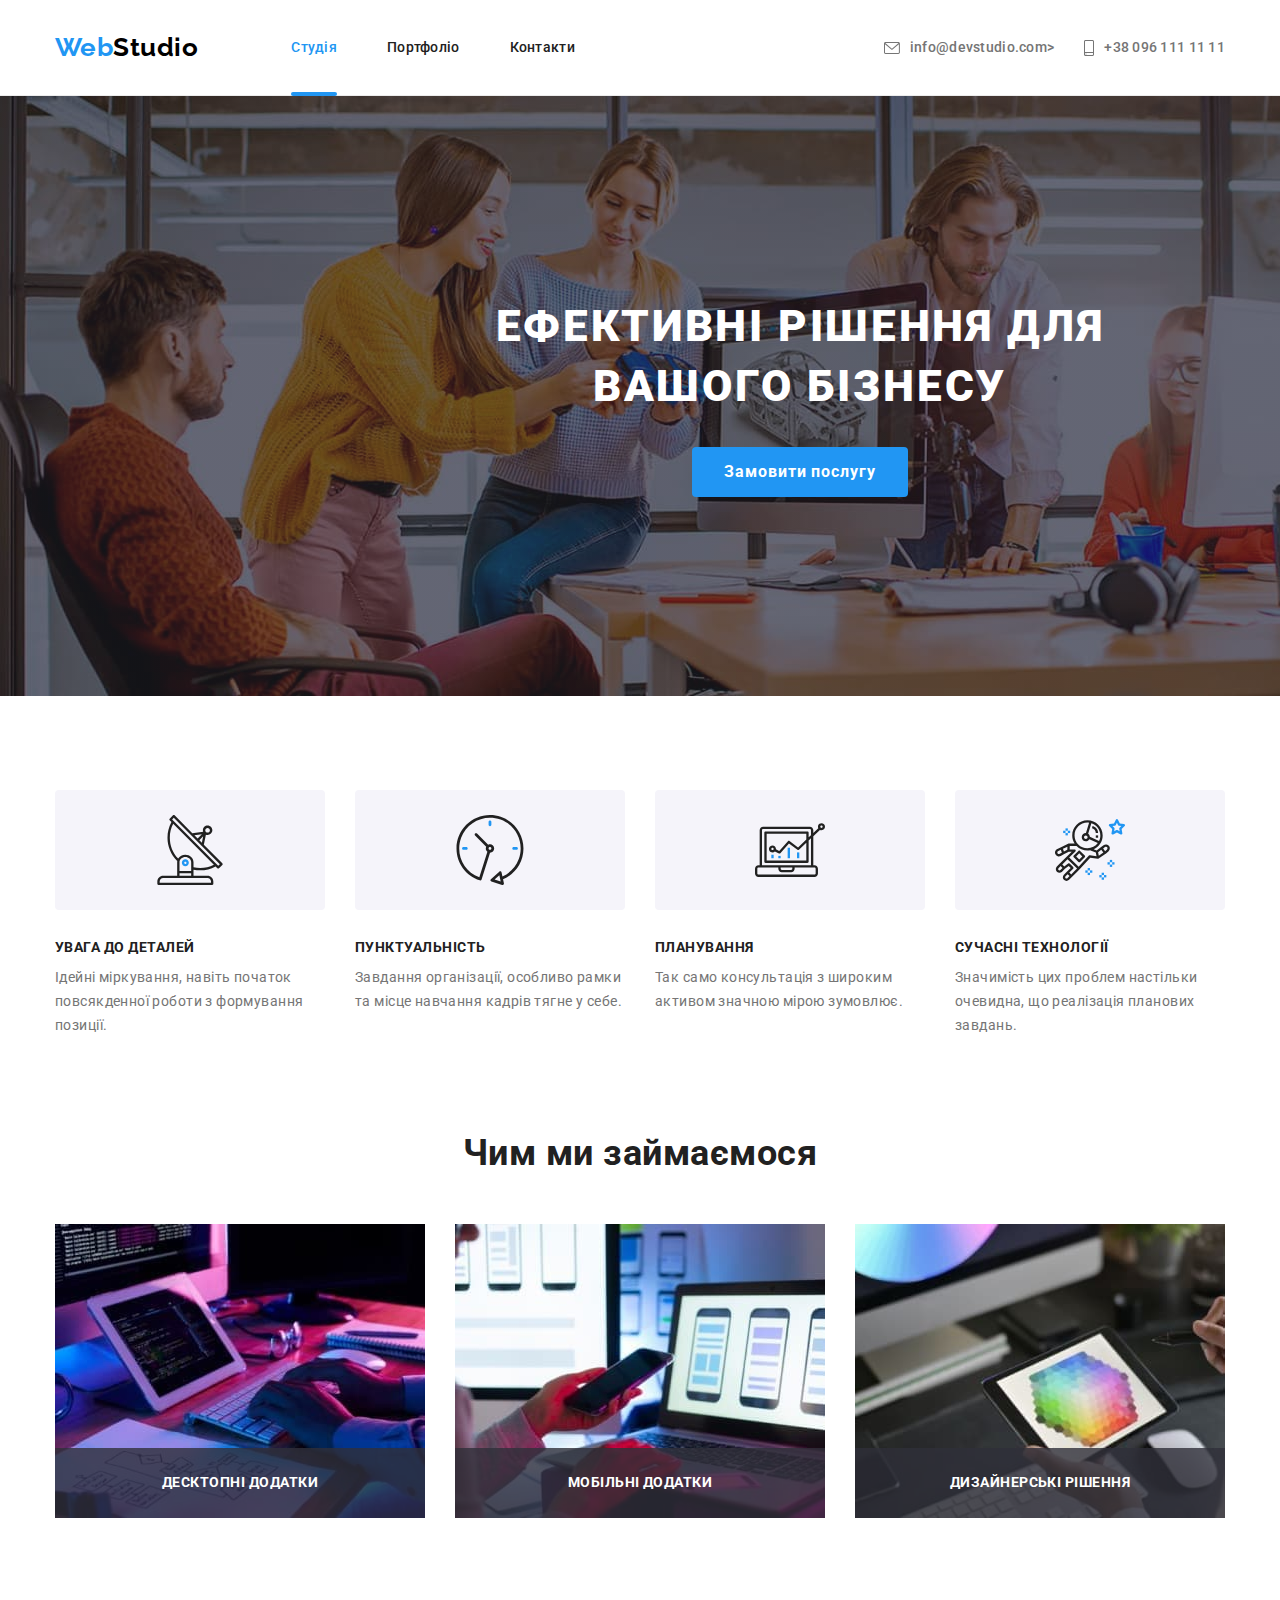
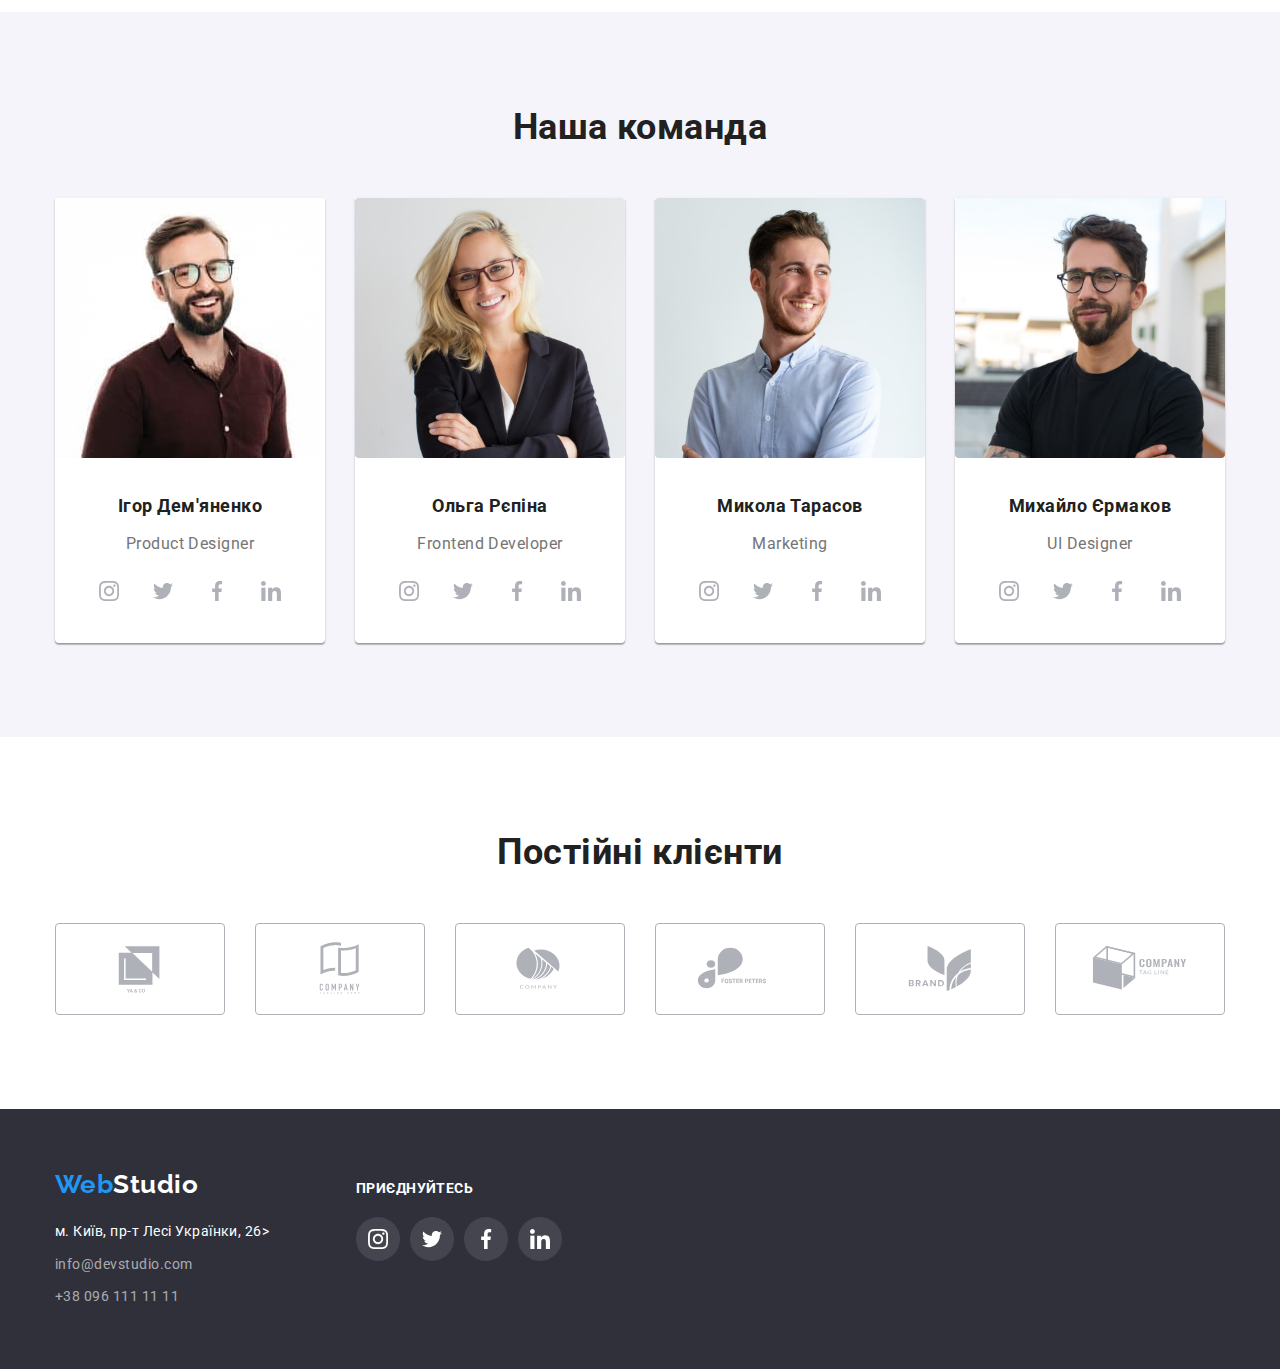
==== commit 832168b6: "Correct" ====
--- a/index.html
+++ b/index.html
@@ -165,31 +165,40 @@
           <h2 class="title-images">Чим ми займаємося</h2>
           <ul class="images list">
             <li class="images-item">
-              <img
-                class="images-img"
-                src="./images/img-1.jpg"
-                alt="Людина працює за комп'ютером"
-                width="370"
-                height="294"
-              />
+              <div class="images-wrapper">
+                <img
+                  class="images-img"
+                  src="./images/img-1.jpg"
+                  alt="Людина працює за комп'ютером"
+                  width="370"
+                  height="294"
+                />
+                <p class="overlay-images">Десктопні додатки</p>
+              </div>
             </li>
             <li class="images-item">
-              <img
-                class="images-img"
-                src="./images/img-2.jpg"
-                alt="Людина тримає смартфон"
-                width="370"
-                height="294"
-              />
+              <div class="images-wrapper">
+                <img
+                  class="images-img"
+                  src="./images/img-2.jpg"
+                  alt="Людина тримає смартфон"
+                  width="370"
+                  height="294"
+                />
+                <p class="overlay-images">Мобільні додатки</p>
+              </div>
             </li>
             <li class="images-item">
-              <img
-                class="images-img"
-                src="./images/img-3.jpg"
-                alt="Людина вибирає колір"
-                width="370"
-                height="294"
-              />
+              <div class="images-wrapper">
+                <img
+                  class="images-img"
+                  src="./images/img-3.jpg"
+                  alt="Людина вибирає колір"
+                  width="370"
+                  height="294"
+                />
+                <p class="overlay-images">Дизайнерські рішення</p>
+              </div>
             </li>
           </ul>
         </div>
--- a/css/styles.css
+++ b/css/styles.css
@@ -353,6 +353,35 @@
   padding: 30px;
 }
 
+.images-wrapper {
+  position: relative;
+  overflow: hidden;
+}
+
+.overlay-images {
+  position: absolute;
+  display: flex;
+  align-items: center;
+  justify-content: center;
+  top: 224px;
+  left: 0;
+  width: 370px;
+  height: 70px;
+  font-style: normal;
+  font-weight: 700;
+  font-size: 14px;
+  line-height: 1.14;
+  text-align: center;
+  text-transform: uppercase;
+  color: var(--primary-text-color-light);
+  background: rgba(47, 48, 58, 0.8);
+ 
+ 
+
+  
+
+}
+
 .title-images,
 .title-photo {
   font-weight: 700;
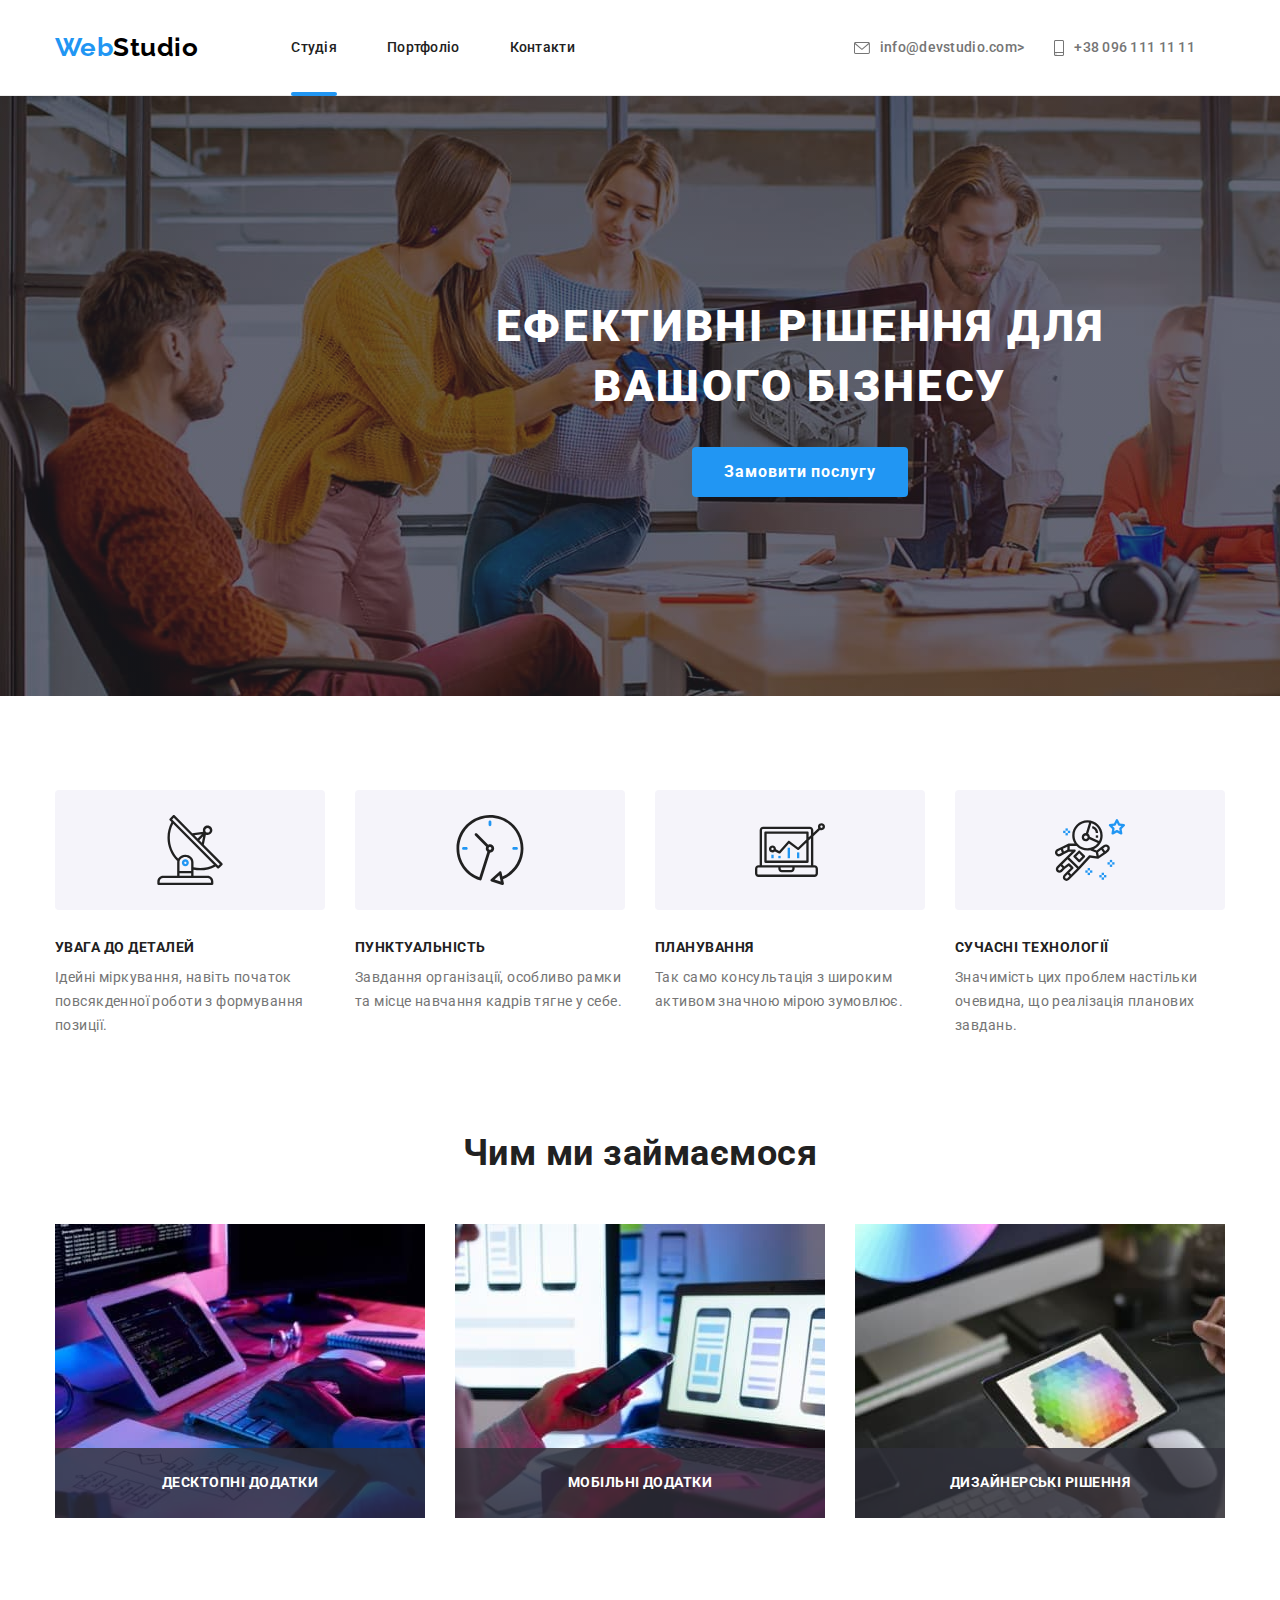
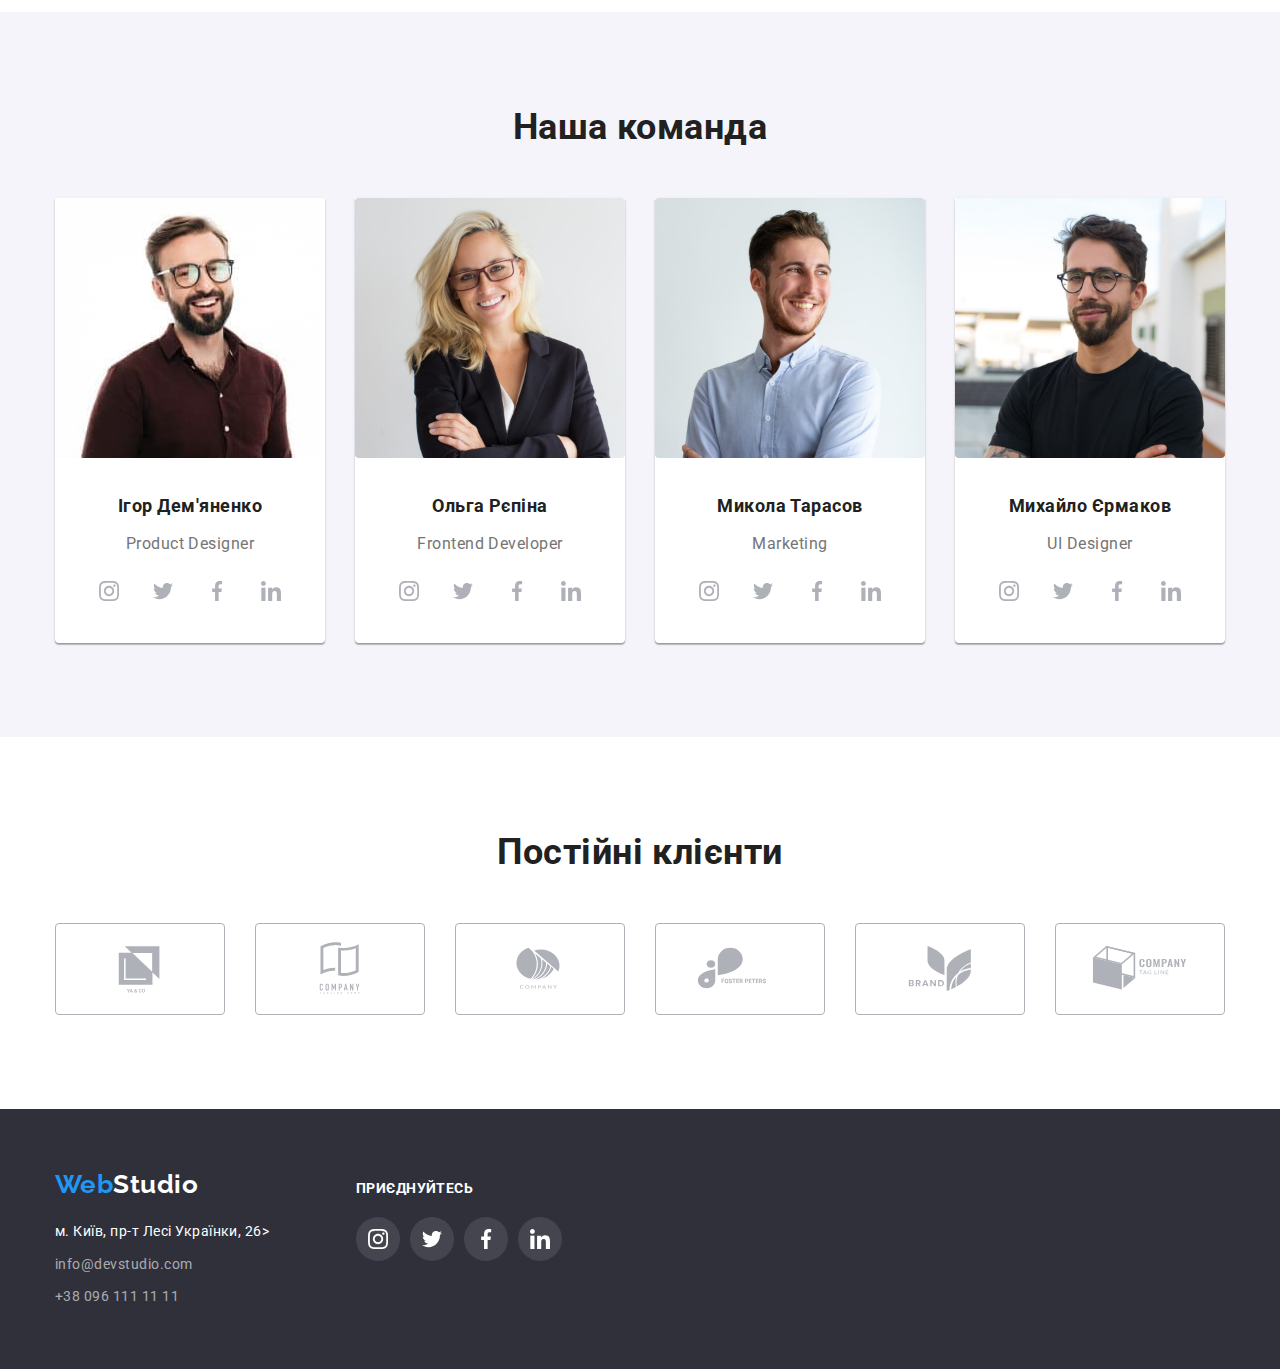
==== commit e0a47ce0: "Correct" ====
--- a/index.html
+++ b/index.html
@@ -30,8 +30,10 @@
           >
           <ul class="menu list">
             <li class="menu-item">
-              <a class="menu-link menu-link-active link" href="./index.html"
-                ><span class="current-link">Студія</span></a
+              <a
+                class="menu-link menu-link-active current link"
+                href="./index.html"
+                >Студія</a
               >
             </li>
             <li class="menu-item">
--- a/css/styles.css
+++ b/css/styles.css
@@ -11,7 +11,7 @@
   --line-color-light4: #ececec;
   --aczent-font: #2196f3;
   --aczent-font-active: #188ce8;
-  --transition-dur-and-func: 250ms cubic-bezier(0.4, 0, 0.2, 1) linear;
+  --transition-dur-and-func: 250ms cubic-bezier(0.4, 0, 0.2, 1);
 }
 
 h1,
@@ -68,7 +68,6 @@
   padding-bottom: 32px;
   margin-left: auto;
   margin-right: auto;
- 
 }
 
 .page-header-container {
@@ -111,6 +110,10 @@
   font-size: 26px;
   line-height: 1.2;
   color: var(--tertiary-text-color-dark);
+}
+
+.menu-item-contact {
+  margin-right: 30px;
 }
 
 .menu-link {
@@ -128,30 +131,17 @@
   color: var(--aczent-font);
 }
 
-.menu-link-active {
+.menu-item {
   position: relative;
   color: var(--aczent-font);
 }
 
-.menu-link-active .current-link::after {
+.menu-item .current::after {
   position: absolute;
   display: block;
   content: "";
   left: 0;
-  top: 53px;
-  width: 100%;
-  height: 4px;
-  background: #2196F3;
-  border-radius: 2px;
-
-}
-
- .menu-link-active .current-link-prtf::after {
-  position: absolute;
-  display: block;
-  content: "";
-  left: 0;
-  top: 53px;
+  top: 54px;
   width: 100%;
   height: 4px;
   background: #2196F3;
@@ -173,7 +163,7 @@
   letter-spacing: 0.02em;
   color: var(--secondary-text-color-dark);
   fill: currentColor;
-  margin-right: 30px;
+  
   display: flex;
   align-items: center;
   transition: color var(--transition-dur-and-func);
@@ -375,11 +365,6 @@
   text-transform: uppercase;
   color: var(--primary-text-color-light);
   background: rgba(47, 48, 58, 0.8);
- 
- 
-
-  
-
 }
 
 .title-images,
@@ -392,6 +377,7 @@
   color: var(--primary-text-color-dark);
   margin-bottom: 50px;
 }
+
 .photo-img {
   border-radius: 4px;
 }
@@ -459,7 +445,6 @@
   width: 20px;
   height: 20px;
   transition: fill var(--transition-dur-and-func);
- 
 }
 
 .section-client {
@@ -492,7 +477,7 @@
   border-radius: 4px;
   background-color: var(--primary-text-color-light);
   fill: #AFB1B8;
-  transition: border var(--transition-dur-and-func);
+  transition: border var(--transition-dur-and-func), fill var(--transition-dur-and-func);
 }
 
 .client-list-link:hover,
@@ -510,7 +495,6 @@
 .client-list-icon {
   width: 106px;
   height: 60px;
-  transition: fill var(--transition-dur-and-func);
 }
 
 /*==========main==========*/
@@ -636,7 +620,7 @@
   width: 20px;
   height: 20px;
   fill: var(--primary-text-color-light);
-  transition: fill var(--transition-dur-and-func);
+  
 }
 
 .container-footer {
